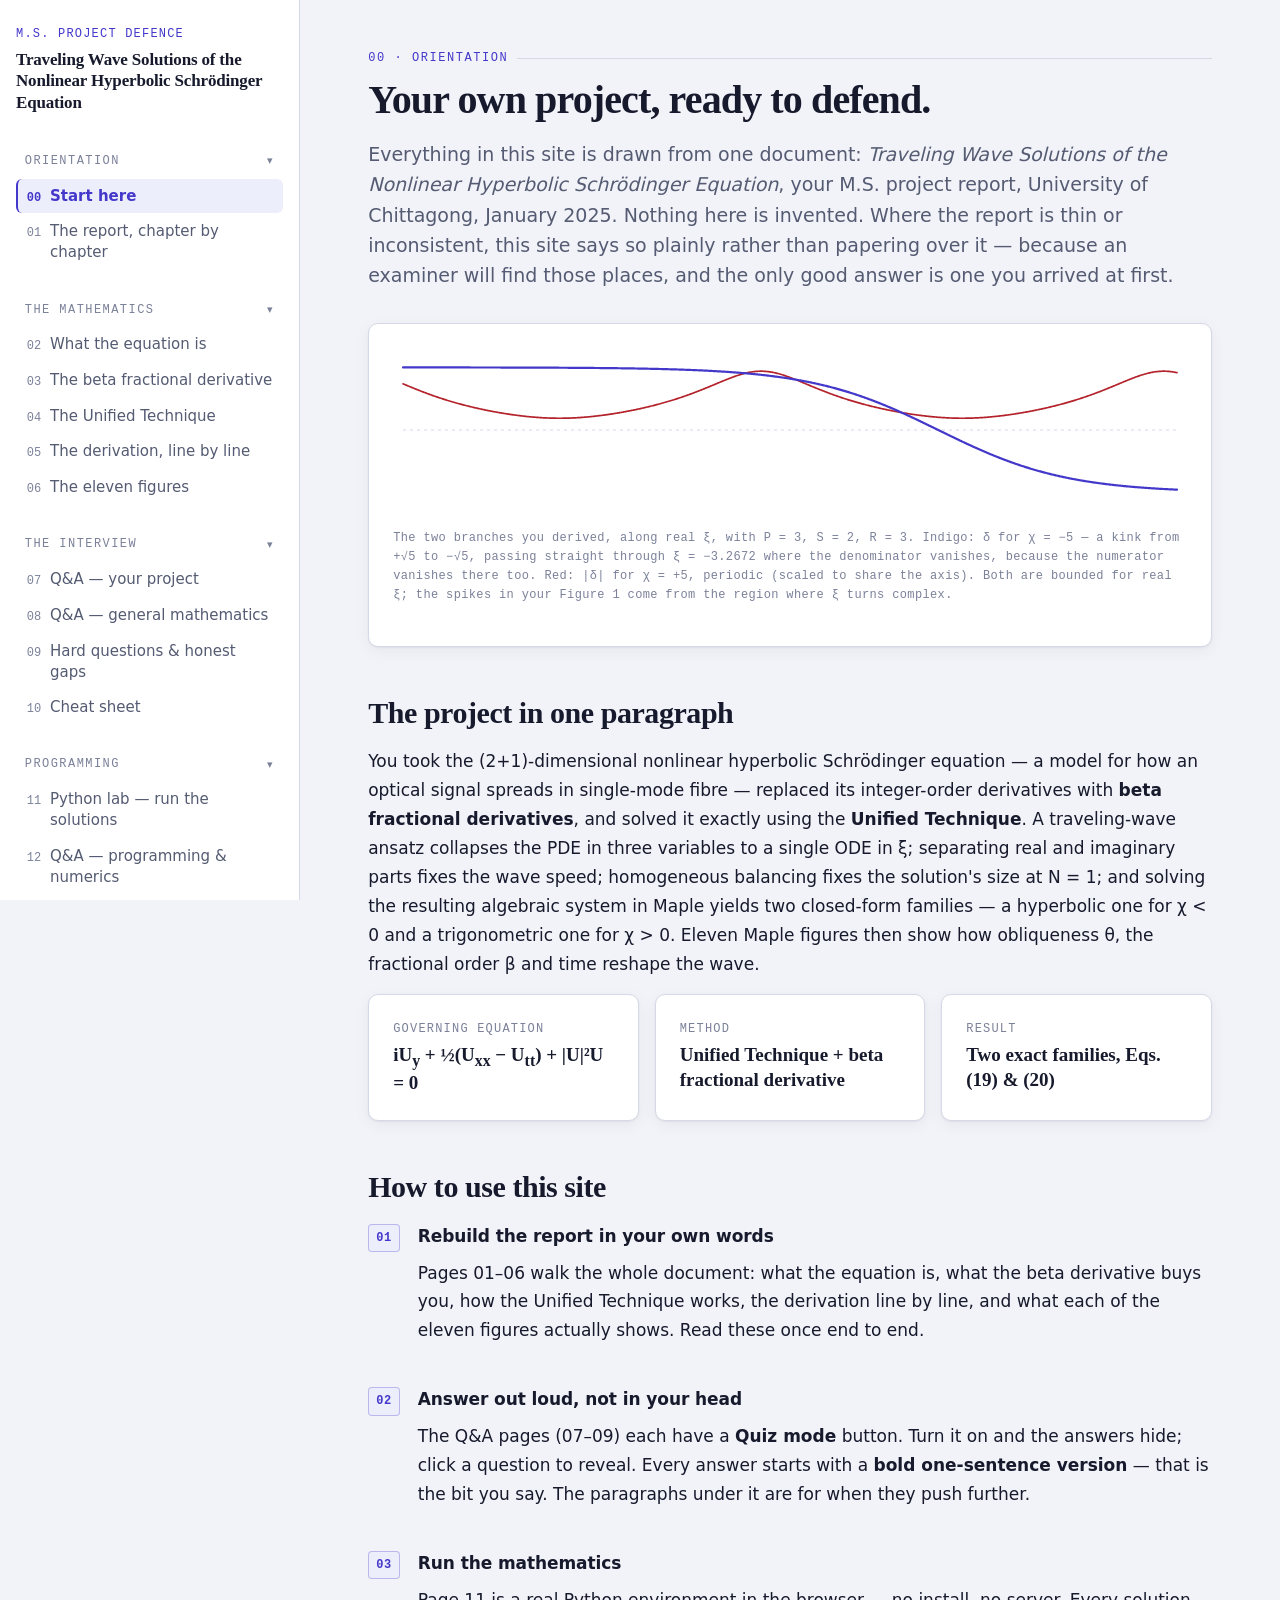
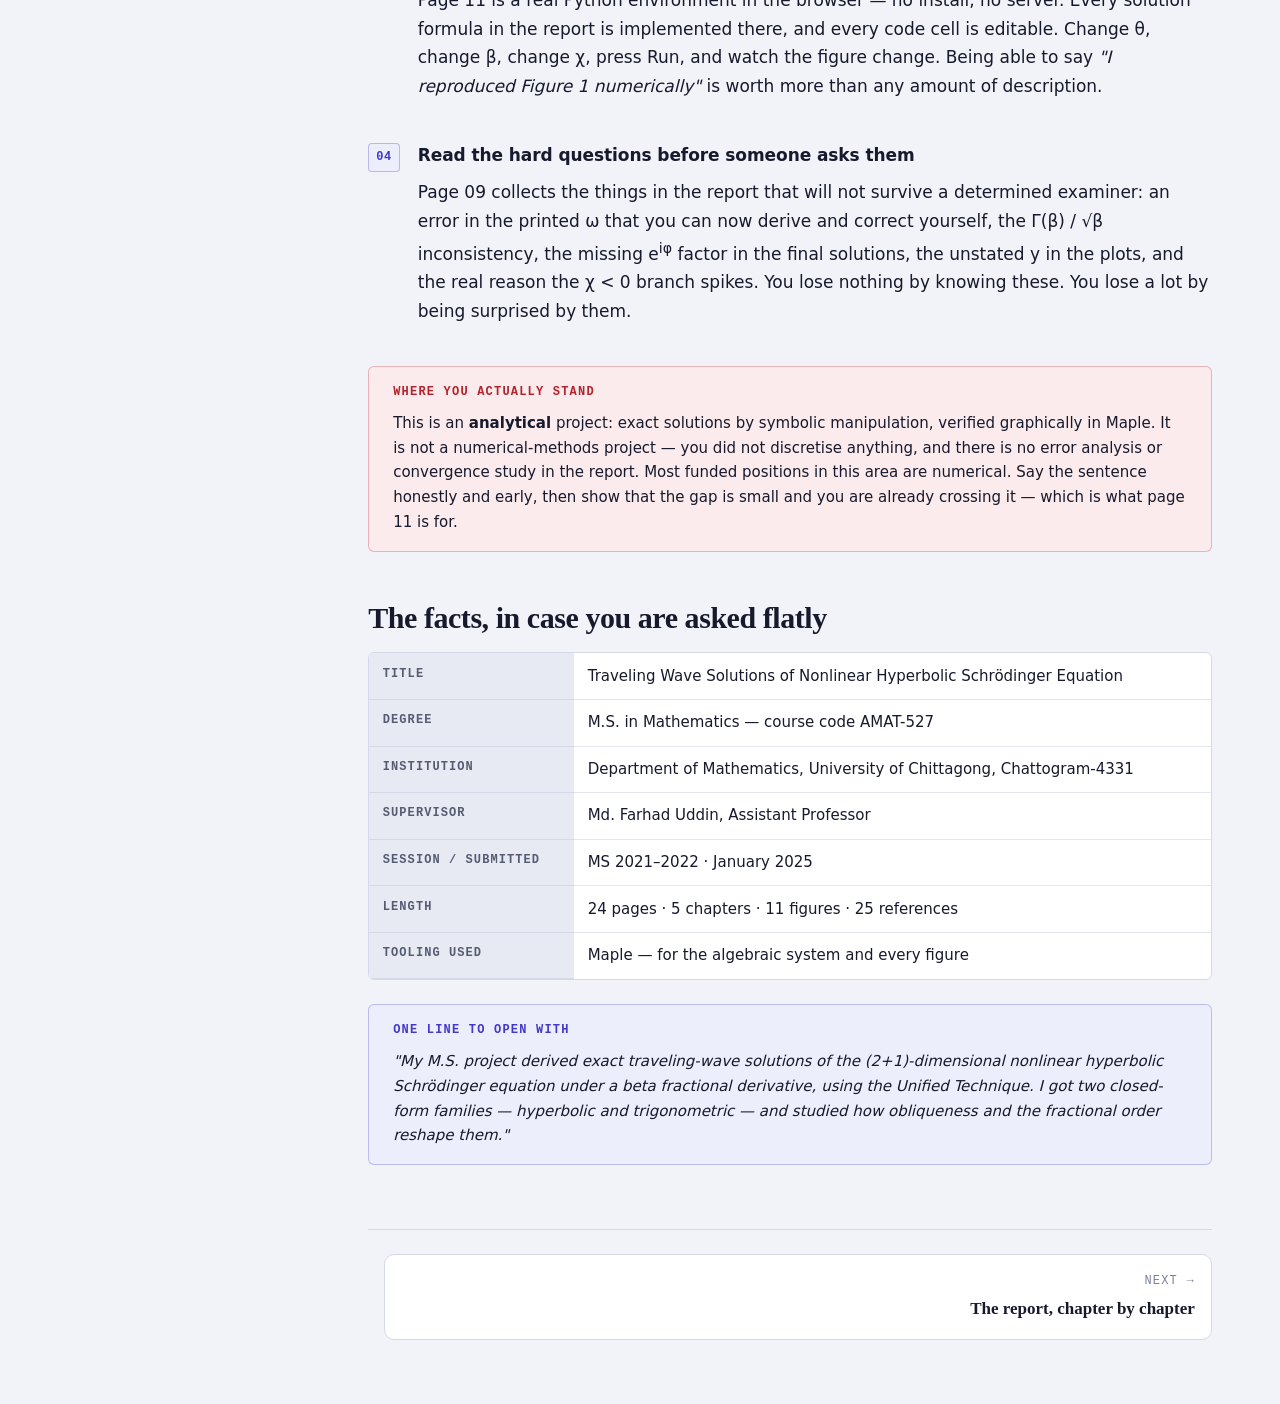
==== index.html @ e7e08633 "pushed" ====
<!doctype html>
<html lang="en">
<head>
<meta charset="utf-8">
<meta name="viewport" content="width=device-width, initial-scale=1">
<title>Start here — NLHSE project defence</title>
<meta name="description" content="Interview preparation for the M.S. project 'Traveling Wave Solutions of the (2+1)-Dimensional Nonlinear Hyperbolic Schrödinger Equation'.">
<script>/* applied before first paint so the layout never jumps */
try{var d=document.documentElement,s=localStorage,t=s.getItem("nlhse.theme");
if(t==="dark"||t==="light")d.setAttribute("data-theme",t);
if(s.getItem("nlhse.nav")==="collapsed")d.setAttribute("data-nav","collapsed");}catch(e){}</script>
<link rel="stylesheet" href="assets/style.css">
</head>
<body data-page="index">
<a class="skip" href="#main">Skip to content</a>

<div class="topbar">
  <button class="btn btn-icon" type="button" data-menu aria-expanded="false" aria-label="Open navigation">☰</button>
  <span class="topbar-title">Start here</span>
  <button class="btn" type="button" data-theme-toggle></button>
</div>

<div class="shell">
  <aside class="sidebar"></aside>

  <main class="main" id="main">
    <div class="col">

      <p class="eyebrow">00 · Orientation</p>
      <h1>Your own project, ready to defend.</h1>
      <p class="lede">
        Everything in this site is drawn from one document: <em>Traveling Wave Solutions of
        the Nonlinear Hyperbolic Schrödinger Equation</em>, your M.S. project report,
        University of Chittagong, January 2025. Nothing here is invented. Where the report
        is thin or inconsistent, this site says so plainly rather than papering over it —
        because an examiner will find those places, and the only good answer is one you
        arrived at first.
      </p>

      <div class="hero">
        <canvas data-wave aria-label="The two solution branches plotted against the wave variable xi"></canvas>
        <p class="hero-cap">
          The two branches you derived, along real ξ, with P = 3, S = 2, R = 3.
          Indigo: δ for χ = −5 — a kink from +√5 to −√5, passing straight through
          ξ = −3.2672 where the denominator vanishes, because the numerator vanishes there too.
          Red: |δ| for χ = +5, periodic (scaled to share the axis). Both are bounded for real ξ;
          the spikes in your Figure 1 come from the region where ξ turns complex.
        </p>
      </div>

      <h2>The project in one paragraph</h2>
      <p>
        You took the (2+1)-dimensional nonlinear hyperbolic Schrödinger equation — a model for
        how an optical signal spreads in single-mode fibre — replaced its integer-order
        derivatives with <strong>beta fractional derivatives</strong>, and solved it exactly using
        the <strong>Unified Technique</strong>. A traveling-wave ansatz collapses the PDE in three
        variables to a single ODE in ξ; separating real and imaginary parts fixes the wave
        speed; homogeneous balancing fixes the solution's size at N = 1; and solving the
        resulting algebraic system in Maple yields two closed-form families — a hyperbolic
        one for χ &lt; 0 and a trigonometric one for χ &gt; 0. Eleven Maple figures then show
        how obliqueness θ, the fractional order β and time reshape the wave.
      </p>

      <div class="grid grid-3">
        <div class="card stat"><span class="k">Governing equation</span><span class="v">iU<sub>y</sub> + ½(U<sub>xx</sub> − U<sub>tt</sub>) + |U|²U = 0</span></div>
        <div class="card stat"><span class="k">Method</span><span class="v">Unified Technique + beta fractional derivative</span></div>
        <div class="card stat"><span class="k">Result</span><span class="v">Two exact families, Eqs. (19) &amp; (20)</span></div>
      </div>

      <h2>How to use this site</h2>
      <ol class="steps">
        <li>
          <h4>Rebuild the report in your own words</h4>
          <p>
            Pages 01–06 walk the whole document: what the equation is, what the beta
            derivative buys you, how the Unified Technique works, the derivation line by
            line, and what each of the eleven figures actually shows. Read these once
            end to end.
          </p>
        </li>
        <li>
          <h4>Answer out loud, not in your head</h4>
          <p>
            The Q&amp;A pages (07–09) each have a <strong>Quiz mode</strong> button. Turn it on
            and the answers hide; click a question to reveal. Every answer starts with a
            <strong>bold one-sentence version</strong> — that is the bit you say. The paragraphs
            under it are for when they push further.
          </p>
        </li>
        <li>
          <h4>Run the mathematics</h4>
          <p>
            Page 11 is a real Python environment in the browser — no install, no server.
            Every solution formula in the report is implemented there, and every code cell
            is editable. Change θ, change β, change χ, press Run, and watch the figure
            change. Being able to say <em>"I reproduced Figure 1 numerically"</em> is worth
            more than any amount of description.
          </p>
        </li>
        <li>
          <h4>Read the hard questions before someone asks them</h4>
          <p>
            Page 09 collects the things in the report that will not survive a determined
            examiner: an error in the printed ω that you can now derive and correct yourself,
            the Γ(β) / √β inconsistency, the missing e<sup>iφ</sup> factor in the final
            solutions, the unstated y in the plots, and the real reason the χ &lt; 0 branch
            spikes. You lose nothing by knowing these. You lose a lot by being surprised by them.
          </p>
        </li>
      </ol>

      <div class="note info">
        <p class="note-title">Where you actually stand</p>
        <p>
          This is an <strong>analytical</strong> project: exact solutions by symbolic manipulation,
          verified graphically in Maple. It is not a numerical-methods project — you did not
          discretise anything, and there is no error analysis or convergence study in the
          report. Most funded positions in this area are numerical. Say the sentence
          honestly and early, then show that the gap is small and you are already crossing
          it — which is what page 11 is for.
        </p>
      </div>

      <h2>The facts, in case you are asked flatly</h2>
      <div class="tw">
        <table>
          <tbody>
            <tr><th>Title</th><td>Traveling Wave Solutions of Nonlinear Hyperbolic Schrödinger Equation</td></tr>
            <tr><th>Degree</th><td>M.S. in Mathematics — course code AMAT-527</td></tr>
            <tr><th>Institution</th><td>Department of Mathematics, University of Chittagong, Chattogram-4331</td></tr>
            <tr><th>Supervisor</th><td>Md. Farhad Uddin, Assistant Professor</td></tr>
            <tr><th>Session / submitted</th><td>MS 2021–2022 · January 2025</td></tr>
            <tr><th>Length</th><td>24 pages · 5 chapters · 11 figures · 25 references</td></tr>
            <tr><th>Tooling used</th><td>Maple — for the algebraic system and every figure</td></tr>
          </tbody>
        </table>
      </div>

      <div class="note good">
        <p class="note-title">One line to open with</p>
        <p>
          <em>"My M.S. project derived exact traveling-wave solutions of the
          (2+1)-dimensional nonlinear hyperbolic Schrödinger equation under a beta
          fractional derivative, using the Unified Technique. I got two closed-form
          families — hyperbolic and trigonometric — and studied how obliqueness and the
          fractional order reshape them."</em>
        </p>
      </div>

      <nav data-pagenav></nav>
    </div>
  </main>
</div>

<script src="assets/app.js"></script>
</body>
</html>
---- assets/style.css ----
/* ============================================================
   NLHSE — project defence & interview prep
   Fahad Bin Zahid · M.S. Mathematics, University of Chittagong

   Palette taken from the report's own Maple plots: the indigo
   surface of Fig 3 and the red soliton of Fig 1, on cool paper.
   ============================================================ */

:root {
  /* neutrals — blue-biased, never pure grey */
  --bg:          #F2F3F8;
  --surface:     #FFFFFF;
  --surface-2:   #E8EAF3;
  --text:        #161A2C;
  --text-dim:    #545B72;
  --text-faint:  #7B8199;
  --border:      #D5D8E6;
  --border-soft: #E4E7F1;

  /* accents — the two solution branches */
  --accent:       #4338CA;   /* U_tau branch / indigo */
  --accent-soft:  #EDEEFC;
  --accent-2:     #B4232B;   /* U_upsilon branch / red */
  --accent-2-soft:#FBEBEC;

  /* semantic */
  --warn:        #8A5A06;
  --warn-soft:   #FAF0DC;
  --risk:        #A32A2A;
  --risk-soft:   #FAE9E9;

  --shadow: 0 1px 2px rgba(22,26,44,.05), 0 4px 16px rgba(22,26,44,.05);
  --shadow-lg: 0 2px 6px rgba(22,26,44,.07), 0 12px 40px rgba(22,26,44,.09);

  --sans: "IBM Plex Sans", ui-sans-serif, system-ui, -apple-system, "Segoe UI", sans-serif;
  --serif: "IBM Plex Serif", ui-serif, Georgia, "Times New Roman", serif;
  --mono: "IBM Plex Mono", ui-monospace, "SF Mono", "Cascadia Mono", Consolas, monospace;

  --fs-xs:   .75rem;
  --fs-sm:   .8125rem;
  --fs-ms:   .9375rem;
  --fs-base: 1.0625rem;
  --fs-lg:   1.1875rem;
  --fs-xl:   1.4375rem;
  --fs-2xl:  1.875rem;
  --fs-3xl:  2.5rem;

  --sp-1: .25rem; --sp-2: .5rem;  --sp-3: .75rem; --sp-4: 1rem;
  --sp-5: 1.5rem; --sp-6: 2rem;   --sp-7: 3rem;   --sp-8: 4rem;

  --radius: 10px;
  --radius-sm: 6px;
  --sidebar-w: 300px;
}

@media (prefers-color-scheme: dark) {
  :root {
    --bg:          #0B0E18;
    --surface:     #141827;
    --surface-2:   #1C2133;
    --text:        #E5E8F2;
    --text-dim:    #9AA1BA;
    --text-faint:  #737A94;
    --border:      #272D42;
    --border-soft: #1F2436;

    --accent:       #A5B4FC;
    --accent-soft:  #1E1F47;
    --accent-2:     #F2999D;
    --accent-2-soft:#3A1A1D;

    --warn:        #DFA65B;
    --warn-soft:   #2C2212;
    --risk:        #E8807E;
    --risk-soft:   #331A1A;

    --shadow: 0 1px 2px rgba(0,0,0,.4), 0 4px 16px rgba(0,0,0,.3);
    --shadow-lg: 0 2px 6px rgba(0,0,0,.45), 0 12px 40px rgba(0,0,0,.4);
  }
}

/* explicit toggle must beat the media query in BOTH directions */
:root[data-theme="dark"] {
  --bg:#0B0E18; --surface:#141827; --surface-2:#1C2133;
  --text:#E5E8F2; --text-dim:#9AA1BA; --text-faint:#737A94;
  --border:#272D42; --border-soft:#1F2436;
  --accent:#A5B4FC; --accent-soft:#1E1F47;
  --accent-2:#F2999D; --accent-2-soft:#3A1A1D;
  --warn:#DFA65B; --warn-soft:#2C2212;
  --risk:#E8807E; --risk-soft:#331A1A;
  --shadow: 0 1px 2px rgba(0,0,0,.4), 0 4px 16px rgba(0,0,0,.3);
  --shadow-lg: 0 2px 6px rgba(0,0,0,.45), 0 12px 40px rgba(0,0,0,.4);
}
:root[data-theme="light"] {
  --bg:#F2F3F8; --surface:#FFFFFF; --surface-2:#E8EAF3;
  --text:#161A2C; --text-dim:#545B72; --text-faint:#7B8199;
  --border:#D5D8E6; --border-soft:#E4E7F1;
  --accent:#4338CA; --accent-soft:#EDEEFC;
  --accent-2:#B4232B; --accent-2-soft:#FBEBEC;
  --warn:#8A5A06; --warn-soft:#FAF0DC;
  --risk:#A32A2A; --risk-soft:#FAE9E9;
  --shadow: 0 1px 2px rgba(22,26,44,.05), 0 4px 16px rgba(22,26,44,.05);
  --shadow-lg: 0 2px 6px rgba(22,26,44,.07), 0 12px 40px rgba(22,26,44,.09);
}

*, *::before, *::after { box-sizing: border-box; }

html { -webkit-text-size-adjust: 100%; scroll-behavior: smooth; scroll-padding-top: 1.5rem; }
@media (prefers-reduced-motion: reduce) {
  html { scroll-behavior: auto; }
  *, *::before, *::after { animation-duration:.01ms !important; transition-duration:.01ms !important; }
}

body {
  margin: 0;
  background: var(--bg);
  color: var(--text);
  font-family: var(--sans);
  font-size: var(--fs-base);
  line-height: 1.7;
  -webkit-font-smoothing: antialiased;
}

/* ---------- skip link ---------- */
.skip {
  position: absolute; left: -9999px; top: 0; z-index: 200;
  background: var(--accent); color: var(--surface); padding: .6rem 1rem;
  border-radius: 0 0 var(--radius-sm) 0; font-size: var(--fs-sm); font-weight: 600;
}
.skip:focus { left: 0; }

/* ---------- shell ---------- */
.shell { display: grid; grid-template-columns: var(--sidebar-w) minmax(0,1fr); min-height: 100vh; }
@media (max-width: 1023px) { .shell { grid-template-columns: 1fr; } }

/* ---------- sidebar ---------- */
.sidebar {
  background: var(--surface);
  border-right: 1px solid var(--border);
  position: sticky; top: 0; height: 100vh; overflow-y: auto;
  padding: var(--sp-5) var(--sp-4) var(--sp-6);
  display: flex; flex-direction: column; gap: var(--sp-4);
}
.brand { display: flex; flex-direction: column; gap: .3rem; text-decoration: none; color: inherit; margin-bottom: var(--sp-2); }
.brand-sub {
  font-family: var(--mono); font-size: var(--fs-xs); color: var(--accent);
  text-transform: uppercase; letter-spacing: .1em;
}
.brand-name { font-family: var(--serif); font-weight: 700; font-size: 1.0625rem; letter-spacing: -.01em; line-height: 1.25; }

.navgroup { display: flex; flex-direction: column; gap: .12rem; }
.navlabel {
  font-family: var(--mono); font-size: var(--fs-xs); color: var(--text-faint);
  text-transform: uppercase; letter-spacing: .12em; padding: .3rem .55rem; margin: var(--sp-3) 0 .3rem;
  background: none; border: 0; text-align: left; cursor: pointer; width: 100%;
  display: flex; align-items: center; justify-content: space-between; gap: .5rem;
}
.navlabel .fold { transition: transform .15s ease; font-size: .9em; }
.navgroup.is-folded .navlabel .fold { transform: rotate(-90deg); }
.navgroup.is-folded .navlink { display: none; }
.navlink {
  display: flex; align-items: baseline; gap: .55rem;
  padding: .4rem .55rem; border-radius: var(--radius-sm);
  color: var(--text-dim); text-decoration: none; font-size: var(--fs-ms); line-height: 1.4;
  border-left: 2px solid transparent; transition: background .12s, color .12s;
}
.navlink:hover { background: var(--surface-2); color: var(--text); }
.navlink .n { font-family: var(--mono); font-size: var(--fs-xs); color: var(--text-faint); flex: none; }
.navlink[aria-current="page"] {
  background: var(--accent-soft); color: var(--accent);
  font-weight: 600; border-left-color: var(--accent);
}
.navlink[aria-current="page"] .n { color: var(--accent); }

.sidebar-foot {
  margin-top: auto; padding-top: var(--sp-4); border-top: 1px solid var(--border-soft);
  display: flex; flex-wrap: wrap; gap: .4rem;
}

/* ---------- collapsing the whole rail (desktop only) ----------
   On narrow screens the sidebar is already a drawer, so the collapse
   rules must not apply there or the drawer would be display:none. */
/* .btn also sets display, at equal specificity and later in the file, so these
   rules are written as .btn.navshow to win regardless of source order. */
.btn.navshow {
  display: none;
  position: fixed; left: 1rem; bottom: 1rem; z-index: 70;
  box-shadow: var(--shadow-lg); background: var(--surface);
}
@media (min-width: 1024px) {
  :root[data-nav="collapsed"] .shell { grid-template-columns: minmax(0, 1fr); }
  :root[data-nav="collapsed"] .sidebar { display: none; }
  :root[data-nav="collapsed"] .btn.navshow { display: inline-flex; }
}

/* ---------- mobile topbar ---------- */
.topbar {
  display: none; position: sticky; top: 0; z-index: 50;
  background: var(--surface); border-bottom: 1px solid var(--border);
  padding: .7rem 1rem; align-items: center; justify-content: space-between; gap: 1rem;
}
.topbar-title { font-family: var(--serif); font-weight: 600; font-size: var(--fs-ms); }
@media (max-width: 1023px) {
  .topbar { display: flex; }
  .sidebar {
    position: fixed; inset: 0 auto 0 0; width: min(88vw, 320px); z-index: 60;
    transform: translateX(-100%); transition: transform .22s ease; box-shadow: var(--shadow-lg);
  }
  .sidebar.open { transform: none; }
  .scrim { position: fixed; inset: 0; background: rgba(8,10,18,.5); z-index: 55; }
}

/* ---------- buttons ---------- */
.btn {
  font-family: var(--sans); font-size: var(--fs-sm); font-weight: 600;
  color: var(--text-dim); background: var(--surface); border: 1px solid var(--border);
  border-radius: var(--radius-sm); padding: .4rem .7rem; cursor: pointer;
  display: inline-flex; align-items: center; gap: .4rem; line-height: 1.3;
  transition: background .12s, color .12s, border-color .12s;
}
.btn:hover { background: var(--surface-2); color: var(--text); }
.btn[aria-pressed="true"] { background: var(--accent); border-color: var(--accent); color: var(--surface); }
.btn:disabled { opacity: .55; cursor: progress; }

:where(a, button, input, textarea, select, summary, [tabindex]):focus-visible {
  outline: 2px solid var(--accent); outline-offset: 2px; border-radius: 3px;
}

/* ---------- main ---------- */
.main { padding: var(--sp-7) var(--sp-6) var(--sp-8); display: flex; justify-content: center; }
@media (max-width: 1023px) { .main { padding: var(--sp-5) var(--sp-4) var(--sp-8); } }
.col { width: 100%; max-width: 78ch; }
.col-wide { max-width: 100ch; }

/* ---------- page head ---------- */
.eyebrow {
  font-family: var(--mono); font-size: var(--fs-xs); color: var(--accent);
  text-transform: uppercase; letter-spacing: .13em; margin: 0 0 .6rem;
  display: flex; align-items: center; gap: .55rem;
}
.eyebrow::after { content: ""; flex: 1; height: 1px; background: var(--border); }

h1 {
  font-family: var(--serif); font-weight: 700; font-size: var(--fs-3xl);
  line-height: 1.12; letter-spacing: -.022em; margin: 0 0 var(--sp-4);
  text-wrap: balance;
}
@media (max-width: 640px) { h1 { font-size: 2rem; } }

.lede { font-size: var(--fs-lg); line-height: 1.6; color: var(--text-dim); margin: 0 0 var(--sp-6); text-wrap: pretty; }

h2 {
  font-family: var(--serif); font-weight: 600; font-size: var(--fs-2xl);
  line-height: 1.22; letter-spacing: -.015em; margin: var(--sp-7) 0 var(--sp-4);
  text-wrap: balance; scroll-margin-top: 1.5rem;
}
h3 {
  font-family: var(--serif); font-weight: 600; font-size: var(--fs-xl);
  line-height: 1.3; margin: var(--sp-6) 0 var(--sp-3); text-wrap: balance;
  scroll-margin-top: 1.5rem;
}
h4 {
  font-family: var(--sans); font-weight: 700; font-size: var(--fs-base);
  margin: var(--sp-5) 0 var(--sp-2); letter-spacing: -.005em;
}
p { margin: 0 0 var(--sp-4); text-wrap: pretty; }

a { color: var(--accent); text-underline-offset: 2px; text-decoration-thickness: 1px; }
a:hover { text-decoration-thickness: 2px; }

strong { font-weight: 600; color: var(--text); }

ul, ol { margin: 0 0 var(--sp-4); padding-left: 1.35rem; display: flex; flex-direction: column; gap: .45rem; }
li { padding-left: .15rem; }
li::marker { color: var(--text-faint); }
ol li::marker { font-family: var(--mono); font-size: .9em; }

hr { border: 0; border-top: 1px solid var(--border); margin: var(--sp-7) 0; }

code {
  font-family: var(--mono); font-size: .875em;
  background: var(--surface-2); padding: .12em .38em; border-radius: 4px;
  border: 1px solid var(--border-soft);
}

/* ---------- equation block ---------- */
.eq {
  font-family: var(--mono); font-size: var(--fs-ms); line-height: 1.95;
  background: var(--surface); border: 1px solid var(--border);
  border-left: 3px solid var(--accent);
  border-radius: var(--radius-sm); padding: var(--sp-4) var(--sp-5);
  margin: 0 0 var(--sp-4); overflow-x: auto;
  display: flex; justify-content: space-between; align-items: center; gap: var(--sp-5);
}
.eq > div:first-child { white-space: pre; }
.eq .num { font-size: var(--fs-sm); color: var(--text-faint); flex: none; }
.eq.eq-2 { border-left-color: var(--accent-2); }
.eq.plain { display: block; }
.eq-note { font-size: var(--fs-sm); color: var(--text-dim); margin: -.6rem 0 var(--sp-4); padding-left: .2rem; }

/* ---------- callouts ---------- */
.note {
  border-radius: var(--radius-sm); padding: var(--sp-4) var(--sp-5);
  margin: 0 0 var(--sp-4); border: 1px solid var(--border);
  background: var(--surface); font-size: var(--fs-ms); line-height: 1.65;
}
.note > :last-child { margin-bottom: 0; }
.note-title {
  font-family: var(--mono); font-size: var(--fs-xs); text-transform: uppercase;
  letter-spacing: .1em; margin: 0 0 .5rem; font-weight: 600;
}
.note.good  { background: var(--accent-soft);  border-color: color-mix(in srgb, var(--accent) 28%, transparent); }
.note.good .note-title { color: var(--accent); }
.note.info  { background: var(--accent-2-soft); border-color: color-mix(in srgb, var(--accent-2) 28%, transparent); }
.note.info .note-title { color: var(--accent-2); }
.note.warn  { background: var(--warn-soft); border-color: color-mix(in srgb, var(--warn) 32%, transparent); }
.note.warn .note-title { color: var(--warn); }
.note.risk  { background: var(--risk-soft); border-color: color-mix(in srgb, var(--risk) 32%, transparent); }
.note.risk .note-title { color: var(--risk); }

/* say-this box — verbatim lines to rehearse aloud */
.say {
  border: 1px solid var(--border); border-left: 3px solid var(--accent-2);
  background: var(--surface); border-radius: var(--radius-sm);
  padding: var(--sp-4) var(--sp-5); margin: 0 0 var(--sp-4);
}
.say-label {
  font-family: var(--mono); font-size: var(--fs-xs); text-transform: uppercase;
  letter-spacing: .1em; color: var(--accent-2); font-weight: 600; margin-bottom: .5rem;
}
.say p { font-family: var(--serif); font-size: var(--fs-base); line-height: 1.65; font-style: italic; margin-bottom: .6rem; }
.say p:last-child { margin-bottom: 0; }

/* ---------- cards & grids ---------- */
.card {
  background: var(--surface); border: 1px solid var(--border);
  border-radius: var(--radius); padding: var(--sp-5); box-shadow: var(--shadow);
}
.grid { display: grid; gap: var(--sp-4); margin-bottom: var(--sp-4); }
.grid-2 { grid-template-columns: repeat(auto-fit, minmax(250px, 1fr)); }
.grid-3 { grid-template-columns: repeat(auto-fit, minmax(190px, 1fr)); }

.stat { display: flex; flex-direction: column; gap: .2rem; }
.stat .k { font-family: var(--mono); font-size: var(--fs-xs); text-transform: uppercase; letter-spacing: .1em; color: var(--text-faint); }
.stat .v { font-family: var(--serif); font-size: var(--fs-lg); font-weight: 600; line-height: 1.3; }

/* ---------- tables ---------- */
.tw { overflow-x: auto; margin: 0 0 var(--sp-5); border: 1px solid var(--border); border-radius: var(--radius-sm); background: var(--surface); }
table { border-collapse: collapse; width: 100%; font-size: var(--fs-ms); }
th, td { text-align: left; padding: .7rem .85rem; border-bottom: 1px solid var(--border-soft); vertical-align: top; line-height: 1.55; }
th {
  font-family: var(--mono); font-size: var(--fs-xs); text-transform: uppercase;
  letter-spacing: .09em; color: var(--text-dim); font-weight: 600;
  background: var(--surface-2); border-bottom: 1px solid var(--border);
}
tbody tr:last-child td { border-bottom: 0; }
.num-col { font-variant-numeric: tabular-nums; }

/* ---------- Q&A ---------- */
.qa-toolbar {
  display: flex; flex-wrap: wrap; gap: var(--sp-3); align-items: center;
  padding: var(--sp-4); background: var(--surface); border: 1px solid var(--border);
  border-radius: var(--radius); margin-bottom: var(--sp-5); position: sticky; top: 0; z-index: 20;
  box-shadow: var(--shadow);
}
@media (max-width: 1023px) { .qa-toolbar { top: 56px; } }
.search {
  flex: 1 1 200px; min-width: 0;
  font-family: var(--sans); font-size: var(--fs-ms); color: var(--text);
  background: var(--bg); border: 1px solid var(--border);
  border-radius: var(--radius-sm); padding: .45rem .7rem;
}
.search::placeholder { color: var(--text-faint); }
.counter { font-family: var(--mono); font-size: var(--fs-xs); color: var(--text-faint); font-variant-numeric: tabular-nums; }

.qa {
  background: var(--surface); border: 1px solid var(--border);
  border-radius: var(--radius); margin-bottom: var(--sp-4);
  box-shadow: var(--shadow); overflow: hidden;
}
.qa[data-done="1"] { border-color: color-mix(in srgb, var(--accent) 45%, var(--border)); }
.qa-head {
  display: flex; gap: var(--sp-3); align-items: flex-start;
  padding: var(--sp-4) var(--sp-5); border-bottom: 1px solid var(--border-soft);
  background: linear-gradient(to bottom, var(--surface-2), var(--surface));
}
.qa-id {
  font-family: var(--mono); font-size: var(--fs-xs); font-weight: 600;
  color: var(--accent); background: var(--accent-soft);
  border: 1px solid color-mix(in srgb, var(--accent) 30%, transparent);
  border-radius: 4px; padding: .18rem .42rem; flex: none; margin-top: .22rem;
  letter-spacing: .04em;
}
.qa-q {
  font-family: var(--serif); font-weight: 600; font-size: var(--fs-lg);
  line-height: 1.4; margin: 0; flex: 1; letter-spacing: -.008em; text-wrap: pretty;
}
.qa-done { flex: none; margin-top: .3rem; width: 1.05rem; height: 1.05rem; accent-color: var(--accent); cursor: pointer; }
.qa-body { padding: var(--sp-4) var(--sp-5) var(--sp-5); }
.qa-body > :last-child { margin-bottom: 0; }
.qa-short {
  font-weight: 600; color: var(--text); margin-bottom: var(--sp-4);
  padding-left: .85rem; border-left: 3px solid var(--accent); line-height: 1.6;
}
.qa-tags { display: flex; flex-wrap: wrap; gap: .35rem; padding: 0 var(--sp-5) var(--sp-4); }
.tag {
  font-family: var(--mono); font-size: var(--fs-xs); letter-spacing: .04em;
  color: var(--text-dim); background: var(--surface-2);
  border: 1px solid var(--border-soft); border-radius: 999px; padding: .1rem .5rem;
}

body.quiz .qa-body { display: none; }
body.quiz .qa.revealed .qa-body { display: block; }
body.quiz .qa-head { cursor: pointer; }
body.quiz .qa-head::after {
  content: "reveal"; font-family: var(--mono); font-size: var(--fs-xs);
  color: var(--text-faint); flex: none; align-self: center; letter-spacing: .06em;
}
body.quiz .qa.revealed .qa-head::after { content: ""; }
.qa.hidden { display: none; }

.qa-sec > :first-child { margin-top: var(--sp-7); }
.qa-sec p { font-size: var(--fs-ms); color: var(--text-dim); }

/* ---------- steps ---------- */
.steps { list-style: none; padding: 0; margin: 0 0 var(--sp-5); display: flex; flex-direction: column; gap: var(--sp-5); counter-reset: s; }
.steps > li { counter-increment: s; position: relative; padding-left: 3.1rem; }
.steps > li::before {
  content: counter(s, decimal-leading-zero);
  position: absolute; left: 0; top: .12rem;
  font-family: var(--mono); font-size: var(--fs-xs); font-weight: 600;
  color: var(--accent); background: var(--accent-soft);
  border: 1px solid color-mix(in srgb, var(--accent) 30%, transparent);
  border-radius: 4px; padding: .2rem .45rem; letter-spacing: .04em;
}
.steps h4 { margin-top: 0; }

/* ---------- jump nav ---------- */
.jump {
  display: flex; flex-wrap: wrap; gap: .4rem; margin: 0 0 var(--sp-6);
  padding-bottom: var(--sp-5); border-bottom: 1px solid var(--border);
}
.jump a {
  font-family: var(--mono); font-size: var(--fs-xs); text-decoration: none;
  color: var(--text-dim); background: var(--surface); border: 1px solid var(--border);
  border-radius: 999px; padding: .25rem .7rem; letter-spacing: .03em;
  transition: background .12s, color .12s, border-color .12s;
}
.jump a:hover { background: var(--accent-soft); color: var(--accent); border-color: var(--accent); }

/* ---------- page footer nav ---------- */
.pagenav {
  display: flex; gap: var(--sp-4); justify-content: space-between;
  margin-top: var(--sp-8); padding-top: var(--sp-5); border-top: 1px solid var(--border);
  flex-wrap: wrap;
}
.pagenav a {
  text-decoration: none; color: var(--text); flex: 1 1 200px;
  border: 1px solid var(--border); border-radius: var(--radius);
  padding: var(--sp-4); background: var(--surface);
  display: flex; flex-direction: column; gap: .2rem; transition: border-color .12s, background .12s;
}
.pagenav a:hover { border-color: var(--accent); background: var(--accent-soft); }
.pagenav .dir { font-family: var(--mono); font-size: var(--fs-xs); color: var(--text-faint); text-transform: uppercase; letter-spacing: .1em; }
.pagenav .ttl { font-family: var(--serif); font-weight: 600; font-size: var(--fs-base); }
.pagenav .next { text-align: right; align-items: flex-end; }

/* ---------- misc ---------- */
.kv { display: grid; grid-template-columns: max-content 1fr; gap: .5rem var(--sp-4); font-size: var(--fs-ms); margin-bottom: var(--sp-4); }
.kv dt { font-family: var(--mono); font-size: var(--fs-xs); text-transform: uppercase; letter-spacing: .08em; color: var(--text-faint); padding-top: .18rem; }
.kv dd { margin: 0; }

.pill {
  display: inline-flex; align-items: center; gap: .3rem;
  font-family: var(--mono); font-size: var(--fs-xs); font-weight: 600;
  border-radius: 999px; padding: .15rem .55rem; letter-spacing: .04em;
}
.pill.yes  { background: var(--accent-soft); color: var(--accent); }
.pill.no   { background: var(--risk-soft); color: var(--risk); }
.pill.part { background: var(--warn-soft); color: var(--warn); }

.footnote { font-size: var(--fs-sm); color: var(--text-dim); line-height: 1.6; }

/* ---------- report figures ----------
   Maple exported these on white; keeping the plate white in dark mode is
   deliberate — inverting a scientific figure changes what it says. */
.fig {
  background: var(--surface); border: 1px solid var(--border);
  border-radius: var(--radius); padding: var(--sp-4);
  margin: 0 0 var(--sp-5); box-shadow: var(--shadow);
}
.fig img {
  width: 100%; height: auto; display: block;
  background: #fff; border-radius: var(--radius-sm);
}
.fig figcaption { font-size: var(--fs-sm); color: var(--text-dim); margin-top: var(--sp-3); line-height: 1.6; }
.fig .fig-n {
  font-family: var(--mono); font-size: var(--fs-xs); color: var(--accent);
  text-transform: uppercase; letter-spacing: .1em; font-weight: 600;
  display: block; margin-bottom: .25rem;
}
.fig-pair { display: grid; gap: var(--sp-4); grid-template-columns: repeat(auto-fit, minmax(300px, 1fr)); }
.fig-pair .fig { margin-bottom: 0; }

/* ---------- hero canvas ---------- */
.hero {
  background: var(--surface); border: 1px solid var(--border);
  border-radius: var(--radius); padding: var(--sp-5); margin-bottom: var(--sp-6);
  box-shadow: var(--shadow);
}
.hero canvas { width: 100%; height: 170px; display: block; }
.hero-cap {
  font-family: var(--mono); font-size: var(--fs-xs); color: var(--text-faint);
  margin-top: .7rem; letter-spacing: .03em; line-height: 1.6;
}

/* ============================================================
   Python runner
   ============================================================ */
.runner {
  border: 1px solid var(--border); border-radius: var(--radius);
  background: var(--surface); box-shadow: var(--shadow);
  margin: 0 0 var(--sp-5); overflow: hidden;
}
.runner-head {
  display: flex; align-items: center; gap: var(--sp-3); flex-wrap: wrap;
  padding: .6rem var(--sp-4); border-bottom: 1px solid var(--border-soft);
  background: var(--surface-2);
}
.runner-title {
  font-family: var(--mono); font-size: var(--fs-xs); text-transform: uppercase;
  letter-spacing: .1em; color: var(--text-dim); font-weight: 600; flex: 1; min-width: 0;
}
.btn-run { background: var(--accent); border-color: var(--accent); color: var(--surface); }
.btn-run:hover:not(:disabled) { background: var(--accent); color: var(--surface); filter: brightness(1.08); }

.editor {
  display: block; width: 100%; border: 0; resize: vertical;
  font-family: var(--mono); font-size: var(--fs-sm); line-height: 1.65;
  padding: var(--sp-4); background: var(--surface); color: var(--text);
  tab-size: 4; min-height: 6rem; overflow: hidden;
}
.editor:focus { outline: 0; box-shadow: inset 3px 0 0 var(--accent); }

.out {
  font-family: var(--mono); font-size: var(--fs-sm); line-height: 1.65;
  white-space: pre-wrap; word-break: break-word;
  padding: var(--sp-4); margin: 0; border-top: 1px solid var(--border-soft);
  background: var(--bg); color: var(--text-dim); min-height: 1rem;
}
.out:empty { display: none; }
.out.is-wait { color: var(--text-faint); font-style: italic; }
.out.is-err  { color: var(--risk); background: var(--risk-soft); }
.hint-fix {
  display: block; margin-top: .8rem; padding-top: .8rem;
  border-top: 1px dashed color-mix(in srgb, var(--risk) 40%, transparent);
  color: var(--text-dim); font-style: normal; white-space: pre-wrap;
}
.figs { display: flex; flex-direction: column; gap: var(--sp-3); padding: 0; }
.figs:not(:empty) { padding: var(--sp-4); border-top: 1px solid var(--border-soft); background: var(--bg); }
.figs img { max-width: 100%; height: auto; display: block; border-radius: var(--radius-sm); }

.chip {
  font-family: var(--mono); font-size: var(--fs-xs); font-weight: 600;
  border-radius: 999px; padding: .15rem .6rem; letter-spacing: .04em;
  background: var(--surface-2); color: var(--text-dim); border: 1px solid var(--border-soft);
}
.chip-accent { background: var(--accent-soft); color: var(--accent); border-color: color-mix(in srgb, var(--accent) 30%, transparent); }
.chip-2 { background: var(--accent-2-soft); color: var(--accent-2); border-color: color-mix(in srgb, var(--accent-2) 30%, transparent); }
.chip-warn { background: var(--warn-soft); color: var(--warn); border-color: color-mix(in srgb, var(--warn) 30%, transparent); }
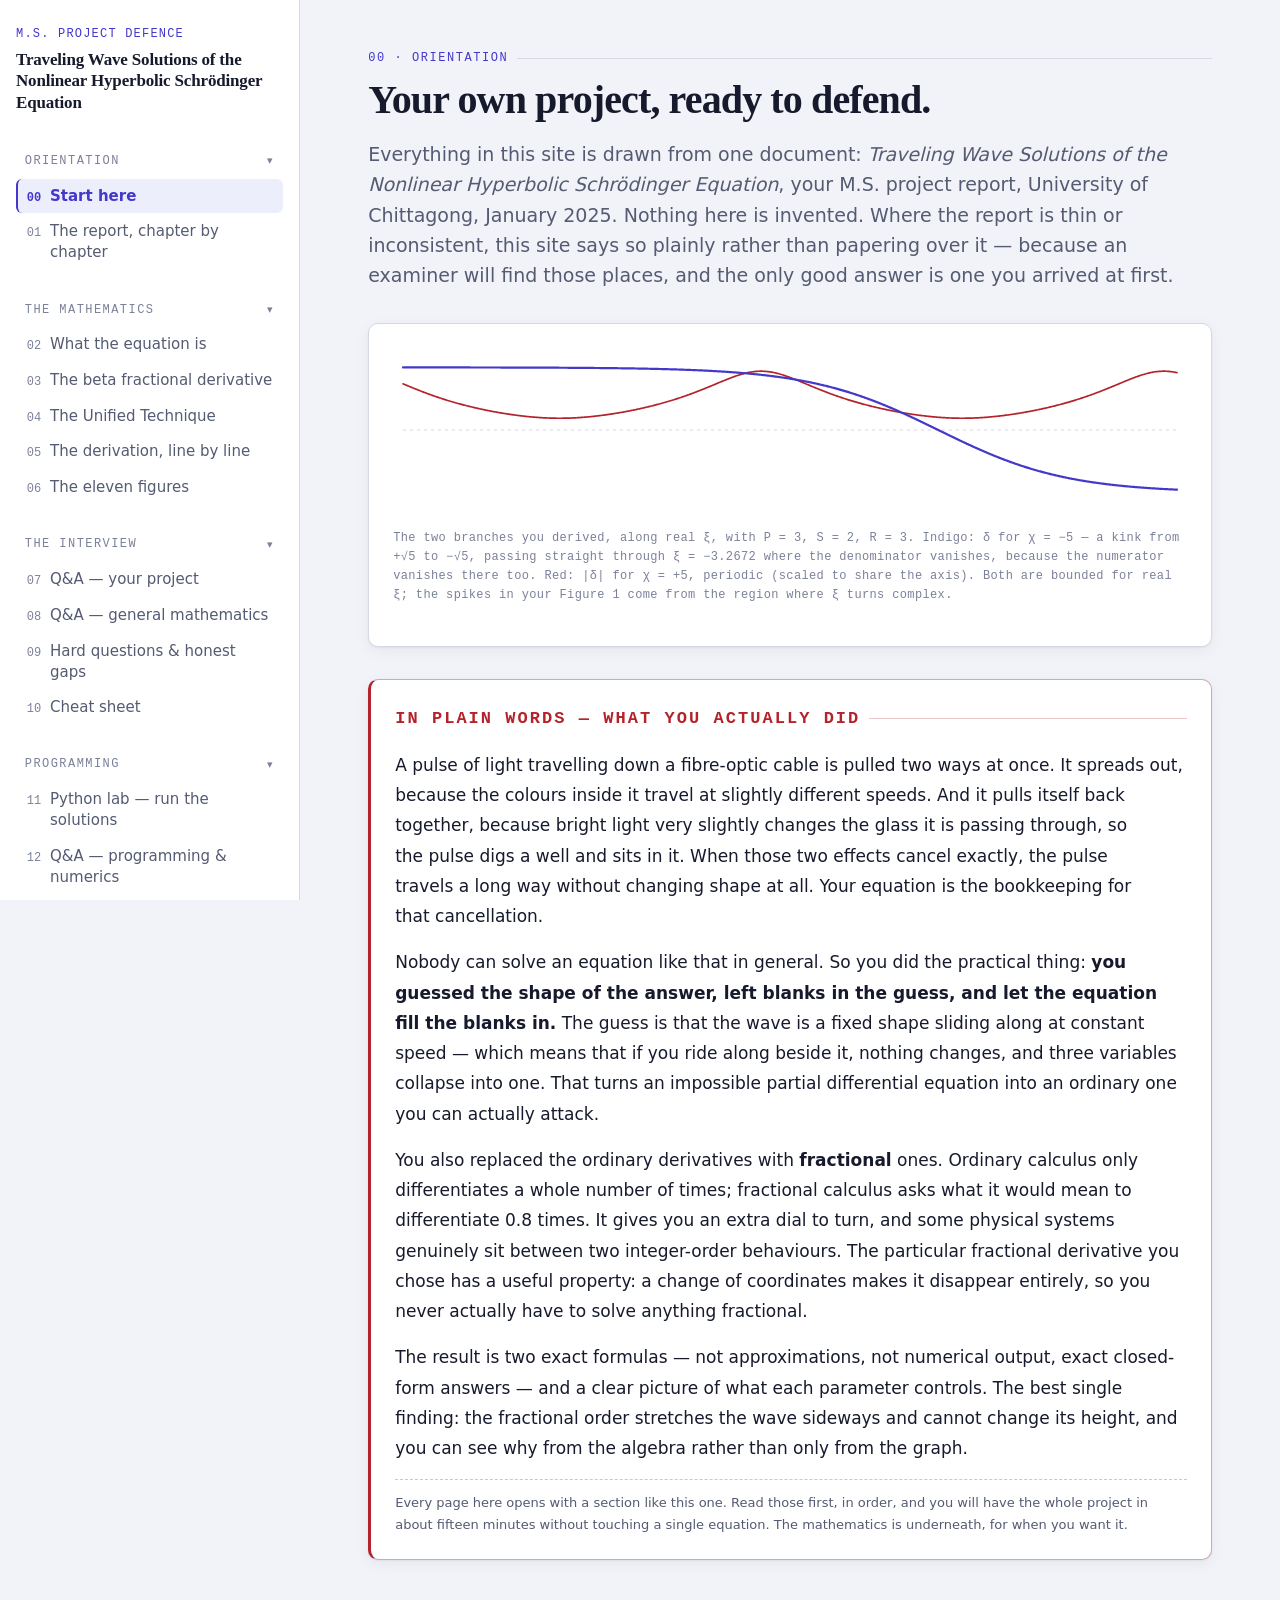
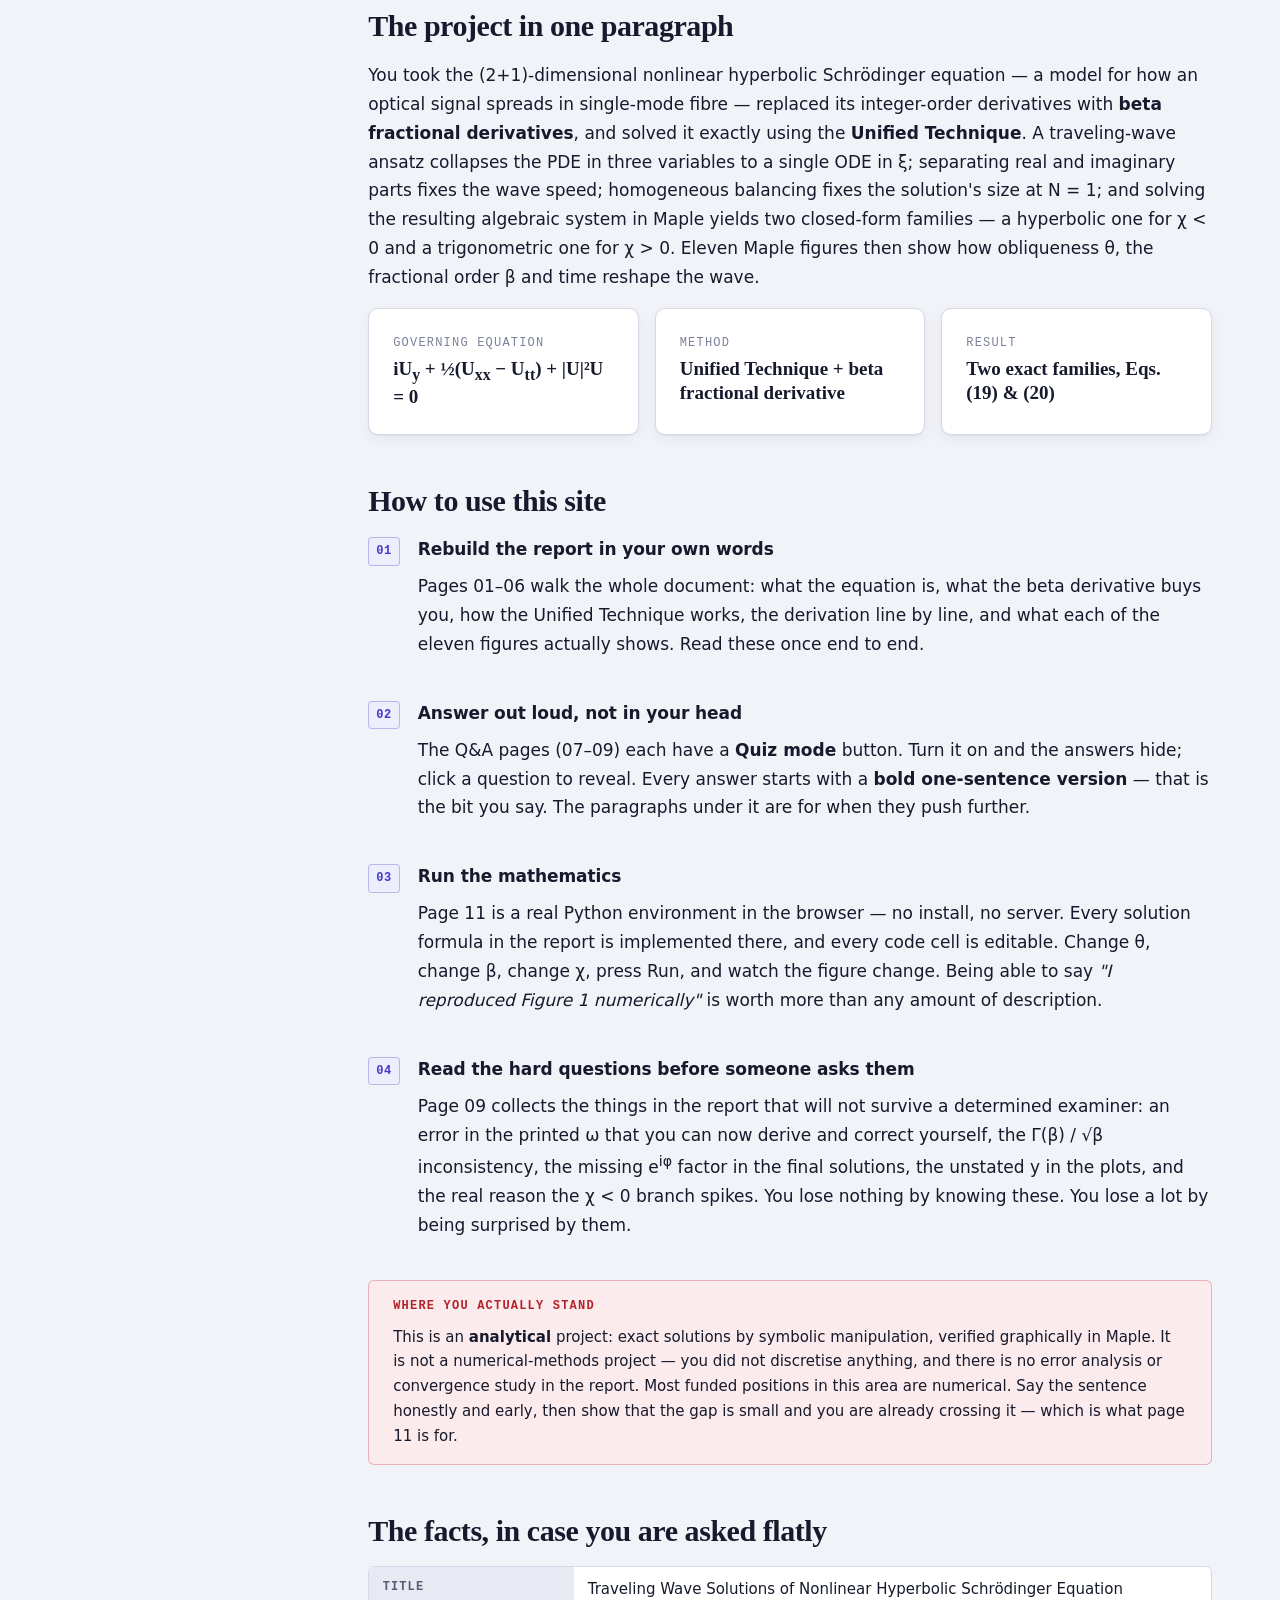
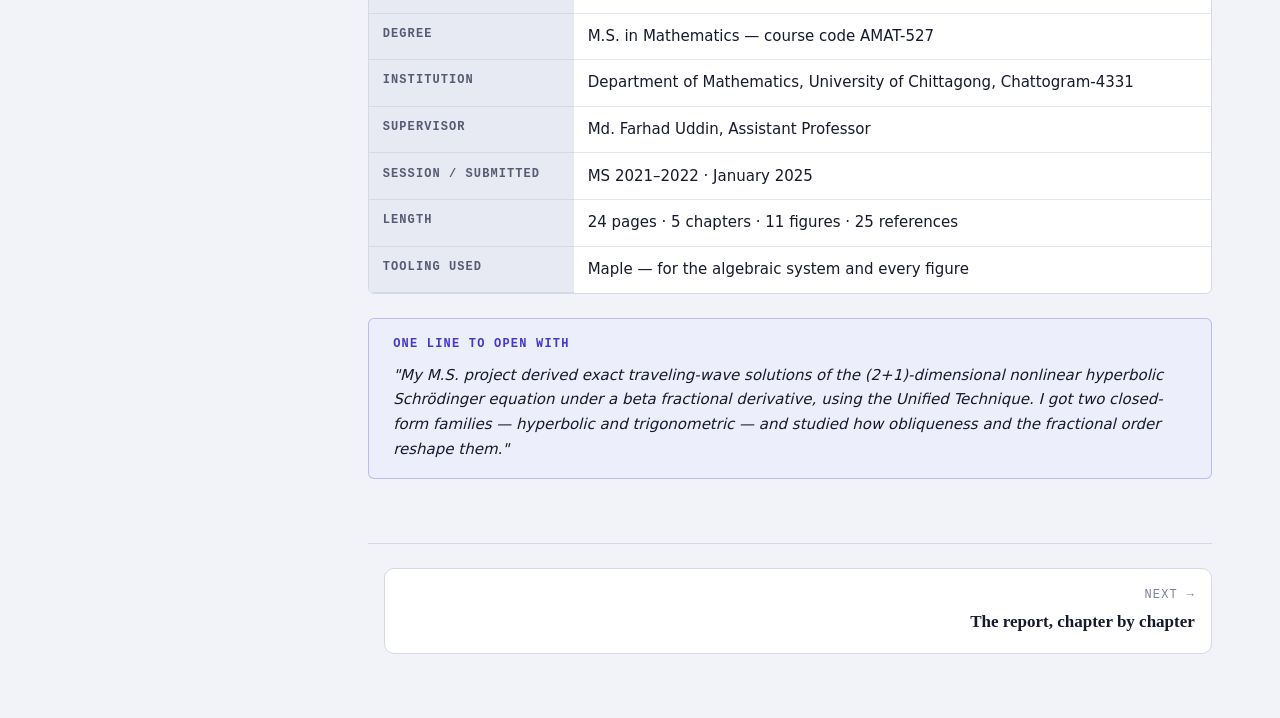
==== commit 4dc778f6: "Add an "In plain words" section to every page Each page now opens with a jargon-free explanation of " ====
--- a/index.html
+++ b/index.html
@@ -47,6 +47,45 @@
           the spikes in your Figure 1 come from the region where ξ turns complex.
         </p>
       </div>
+
+      <section class="plain">
+        <p class="plain-label">In plain words — what you actually did</p>
+        <p>
+          A pulse of light travelling down a fibre-optic cable is pulled two ways at once. It
+          spreads out, because the colours inside it travel at slightly different speeds. And it
+          pulls itself back together, because bright light very slightly changes the glass it is
+          passing through, so the pulse digs a well and sits in it. When those two effects cancel
+          exactly, the pulse travels a long way without changing shape at all. Your equation is
+          the bookkeeping for that cancellation.
+        </p>
+        <p>
+          Nobody can solve an equation like that in general. So you did the practical thing:
+          <strong>you guessed the shape of the answer, left blanks in the guess, and let the
+          equation fill the blanks in.</strong> The guess is that the wave is a fixed shape
+          sliding along at constant speed — which means that if you ride along beside it, nothing
+          changes, and three variables collapse into one. That turns an impossible partial
+          differential equation into an ordinary one you can actually attack.
+        </p>
+        <p>
+          You also replaced the ordinary derivatives with <strong>fractional</strong> ones.
+          Ordinary calculus only differentiates a whole number of times; fractional calculus asks
+          what it would mean to differentiate 0.8 times. It gives you an extra dial to turn, and
+          some physical systems genuinely sit between two integer-order behaviours. The particular
+          fractional derivative you chose has a useful property: a change of coordinates makes it
+          disappear entirely, so you never actually have to solve anything fractional.
+        </p>
+        <p>
+          The result is two exact formulas — not approximations, not numerical output, exact
+          closed-form answers — and a clear picture of what each parameter controls. The best
+          single finding: the fractional order stretches the wave sideways and cannot change its
+          height, and you can see why from the algebra rather than only from the graph.
+        </p>
+        <p class="aside">
+          Every page here opens with a section like this one. Read those first, in order, and
+          you will have the whole project in about fifteen minutes without touching a single
+          equation. The mathematics is underneath, for when you want it.
+        </p>
+      </section>
 
       <h2>The project in one paragraph</h2>
       <p>
--- a/assets/style.css
+++ b/assets/style.css
@@ -331,6 +331,39 @@
 .say p { font-family: var(--serif); font-size: var(--fs-base); line-height: 1.65; font-style: italic; margin-bottom: .6rem; }
 .say p:last-child { margin-bottom: 0; }
 
+/* ---------- "in plain words" ----------
+   The read-this-first block at the top of every page: the same idea as the
+   section below it, said without jargon. Deliberately warmer and wider-set
+   than body text so the eye lands on it before the mathematics. */
+.plain {
+  background: var(--surface);
+  border: 1px solid color-mix(in srgb, var(--accent-2) 26%, var(--border));
+  border-left: 3px solid var(--accent-2);
+  border-radius: var(--radius);
+  padding: var(--sp-5);
+  margin: 0 0 var(--sp-6);
+  box-shadow: var(--shadow);
+}
+.plain-label {
+  font-family: var(--mono); font-size: var(--fs-xs); font-weight: 600;
+  text-transform: uppercase; letter-spacing: .12em; color: var(--accent-2);
+  margin: 0 0 var(--sp-3); display: flex; align-items: center; gap: .55rem;
+}
+.plain-label::after { content: ""; flex: 1; height: 1px; background: color-mix(in srgb, var(--accent-2) 25%, transparent); }
+.plain p { font-size: var(--fs-base); line-height: 1.78; margin-bottom: var(--sp-4); }
+.plain > :last-child { margin-bottom: 0; }
+.plain h3 {
+  font-family: var(--sans); font-weight: 700; font-size: var(--fs-ms);
+  letter-spacing: .01em; margin: var(--sp-5) 0 var(--sp-2); color: var(--text);
+}
+.plain ul, .plain ol { margin-bottom: var(--sp-4); }
+.plain li { line-height: 1.7; }
+.plain .aside {
+  font-size: var(--fs-sm); color: var(--text-dim); line-height: 1.65;
+  border-top: 1px dashed color-mix(in srgb, var(--accent-2) 30%, transparent);
+  padding-top: var(--sp-3); margin-top: var(--sp-4);
+}
+
 /* ---------- cards & grids ---------- */
 .card {
   background: var(--surface); border: 1px solid var(--border);
